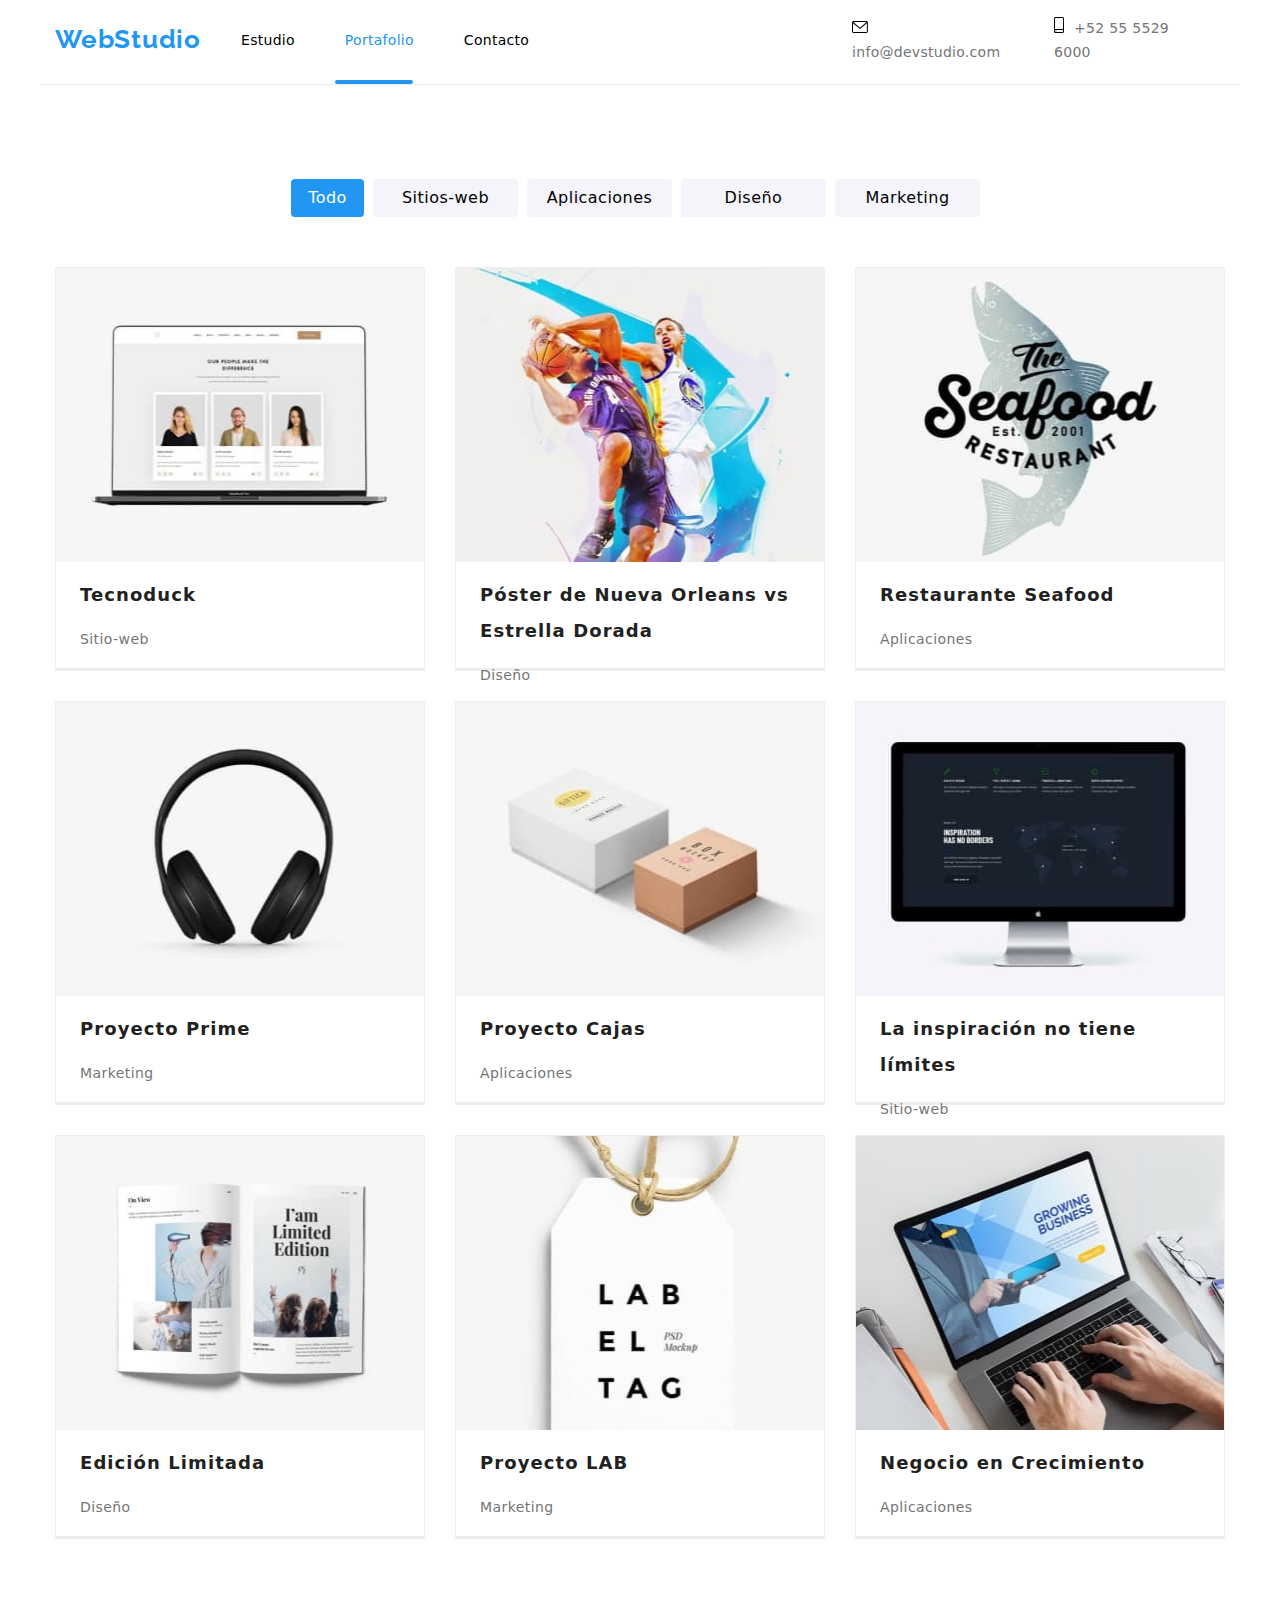
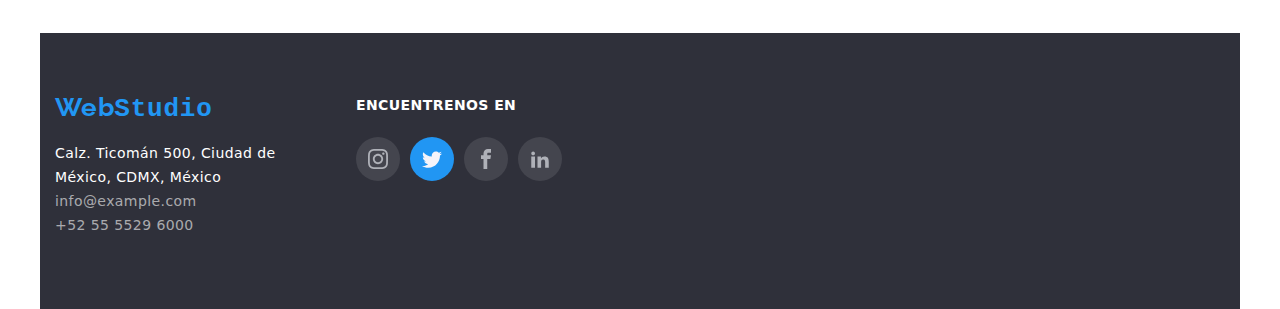
==== portfolio.html @ 901275e5 "se clone la parpeta 4 y se agregó animacion al portafolio" ====
<!DOCTYPE html>
<html lang="en">

<head>
    <meta charset="UTF-8">
    <meta http-equiv="X-UA-Compatible" content="IE=edge">
    <meta name="viewport" content="width=device-width, initial-scale=1.0">
    <title>Portafolio</title>
    <link rel="stylesheet" href="./css/styles.css">
    <link rel="stylesheet" href="./css/modern-normalize.css">
    <link rel="preconnect" href="https://fonts.googleapis.com">
    <link rel="preconnect" href="https://fonts.gstatic.com" crossorigin>
    <link
        href="https://fonts.googleapis.com/css2?family=Raleway:wght@700&family=Roboto:wght@400;500;700;900&display=swap"
        rel="stylesheet">
</head>

<body>
    <div class="container">
        <header>
            <div class="portafolio-cabezera">
                <section class="cabezera">
                    <nav class="cont-nav">
                        <a class="link-web" href="http://webstudio.com.bo/" target="_blank"
                            title="Ir a pagina">WebStudio</a>
                        <!-- La navegación а otros sitios -->
                        <ul class="link-nav">
                            <li><a class="border" href="./index.html">Estudio</a></li>
                            <li class="current"><a href="./portfolio.html">Portafolio</a></li>
                            <li><a href="#">Contacto</a></li>
                        </ul>

                        <!-- target="_blank" Este atribito o etiqueta no regideriona a otra pagina cuando hacemos click sobre algun tipo en especifico del texto -->
                        <!-- title="" Nos pone una descripción cuando pones el cursor sobre algun texto o algo en especifico -->
                    </nav>

                    <ul class="link-cont">
                        <li>
                            <a class="email" href="mailto:info@devstudio.com">
                                <svg class="icons-header" width="70" height="70">
                                    <use href="./images/icons.svg#icon-mail"></use>
                                </svg>info@devstudio.com</a>
                        </li>
                        <li><a class="contacto" href="tel:+525555296000">
                                <svg class="icons-header1" width="70" height="70">
                                    <use href="./images/icons.svg#icon-telfono-inteligente"></use>
                                </svg>+52 55 5529 6000</a>
                        </li>
                    </ul>
                </section>
                <section class="border-portafolio">
                </section>
            </div>

        </header>

        <main>
            <!-- Contenedor del portafolio -->
            <div class="section">
                <section class="cuepo-portafolio">
                    <!-- Contenedor de bonotes -->
                    <ul class="cont-button">
                        <li class="cont-boton">
                            <button class="button1" type="button">Todo</button>
                        </li>

                        <li class="cont-boton">
                            <button class="button" type="button">Sitios-web</button>
                        </li>
                        <li class="cont-boton">
                            <button class="button" type="button">Aplicaciones</button>
                        </li>
                        <li class="cont-boton">
                            <button class="button" type="button">Diseño</button>
                        </li>
                        <li class="cont-boton">
                            <button class="button" type="button">Marketing</button>
                        </li>
                    </ul>

                    <!-- Contenedor de imagenes -->

                    <ul class="cont-portafolio-img">
                        <li class="cont-img-portafolio">
                            <a href="#" class="link-portafolio">
                                <img class="image-por" src="./images/img_portafolio1.jpg" alt="Plano 1" width="370">
                                <p class="img-parrafo">Tecnoduck es una plataforma de distribución de coronavirus de
                                    última generación.
                                    Las compañías usan esta plataforma para
                                    el espionaje digital y los ataques a los servidores seguros de la competencia.
                                </p>
                            </a>
                            <h2 class="portfolio-title">Tecnoduck</h2>
                            <p class="portfolio-text">Sitio-web</p>
                        </li>
                        <li class="cont-img-portafolio">
                            <a href="#" class="link-portafolio">
                                <img class="image-por" src="./images/img_portafolio2.jpg" alt="Plano 2" width="370">
                                <p class="img-parrafo">Tecnoduck es una plataforma de distribución de coronavirus de
                                    última generación.
                                    Las compañías usan esta plataforma para
                                    el espionaje digital y los ataques a los servidores seguros de la competencia.
                                </p>
                            </a>
                            <h2 class="portfolio-title">Póster de Nueva Orleans vs Estrella Dorada</h2>
                            <p class="portfolio-text">Diseño</p>
                        </li>
                        <li class="cont-img-portafolio1">
                            <a href="#" class="link-portafolio">
                                <img class="image-por" src="./images/img_portafolio3.jpg" alt="Plano 3" width="370">
                                <p class="img-parrafo">Tecnoduck es una plataforma de distribución de coronavirus de
                                    última generación.
                                    Las compañías usan esta plataforma para
                                    el espionaje digital y los ataques a los servidores seguros de la competencia.
                                </p>
                            </a>
                            <h2 class="portfolio-title">Restaurante Seafood</h2>
                            <p class="portfolio-text">Aplicaciones</p>
                        </li>
                        <li class="cont-img-portafolio">
                            <a href="#" class="link-portafolio">
                                <img class="image-por" src="./images/img_portafolio4.jpg" alt="Plano 4" width="370">
                                <p class="img-parrafo">Tecnoduck es una plataforma de distribución de coronavirus de
                                    última generación.
                                    Las compañías usan esta plataforma para
                                    el espionaje digital y los ataques a los servidores seguros de la competencia.
                                </p>
                            </a>
                            <h2 class="portfolio-title">Proyecto Prime</h2>
                            <p class="portfolio-text">Marketing</p>
                        </li>
                        <li class="cont-img-portafolio">
                            <a href="#" class="link-portafolio">
                                <img class="image-por" src="./images/img_portafolio5.jpg" alt="Plano 5" width="370">
                                <p class="img-parrafo">Tecnoduck es una plataforma de distribución de coronavirus de
                                    última generación.
                                    Las compañías usan esta plataforma para
                                    el espionaje digital y los ataques a los servidores seguros de la competencia.
                                </p>
                            </a>
                            <h2 class="portfolio-title">Proyecto Cajas</h2>
                            <p class="portfolio-text">Aplicaciones</p>
                        </li>
                        <li class="cont-img-portafolio1">
                            <a href="#" class="link-portafolio">
                                <img class="image-por" src="./images/img_portafolio6.jpg" alt="Plano 6" width="370">
                                <p class="img-parrafo">Tecnoduck es una plataforma de distribución de coronavirus de
                                    última generación.
                                    Las compañías usan esta plataforma para
                                    el espionaje digital y los ataques a los servidores seguros de la competencia.
                                </p>
                            </a>
                            <h2 class="portfolio-title">La inspiración no tiene límites</h2>
                            <p class="portfolio-text">Sitio-web</p>
                        </li>
                        <li class="cont-img-portafolio2">
                            <a href="#" class="link-portafolio">
                                <img class="image-por" src="./images/img_portafolio7.jpg" alt="Plano 7" width="370">
                                <p class="img-parrafo">Tecnoduck es una plataforma de distribución de coronavirus de
                                    última generación.
                                    Las compañías usan esta plataforma para
                                    el espionaje digital y los ataques a los servidores seguros de la competencia.
                                </p>
                            </a>
                            <h2 class="portfolio-title">Edición Limitada</h2>
                            <p class="portfolio-text">Diseño</p>
                        </li>
                        <li class="cont-img-portafolio2">
                            <a href="#" class="link-portafolio">
                                <img class="image-por" src="./images/img_portafolio8.jpg" alt="Plano 8" width="370">
                                <p class="img-parrafo">Tecnoduck es una plataforma de distribución de coronavirus de
                                    última generación.
                                    Las compañías usan esta plataforma para
                                    el espionaje digital y los ataques a los servidores seguros de la competencia.
                                </p>
                            </a>
                            <h2 class="portfolio-title">Proyecto LAB</h2>
                            <p class="portfolio-text">Marketing</p>
                        </li>
                        <li class="cont-img-portafolio3">
                            <a href="#" class="link-portafolio">
                                <img class="image-por" src="./images/img_portafolio9.jpg" alt="Plano 9" width="370">
                                <p class="img-parrafo">Tecnoduck es una plataforma de distribución de coronavirus de
                                    última generación.
                                    Las compañías usan esta plataforma para
                                    el espionaje digital y los ataques a los servidores seguros de la competencia.
                                </p>
                            </a>
                            <h2 class="portfolio-title">Negocio en Crecimiento</h2>
                            <p class="portfolio-text">Aplicaciones</p>
                        </li>
                    </ul>
                </section>
            </div>
        </main>

        <footer>
            <section class="container-footer">
                <section class="cont-footer">
                    <a class="link-web-footer" href="https://taupe-melba-f719b1.netlify.app/" target="_blank"
                        title="Ir a pagina">Web<samp class="studiouno">Studio</samp></a>
                    <address>
                        <ul class="link-footer">
                            <li><a class="link-map" href="https://goo.gl/maps/KDuvCetYGWwRNp6s5" target="_blank"
                                    title="Ir a mapa">Calz.
                                    Ticomán 500, Ciudad de México, CDMX, México</a></li>
                            <li><a class="link-con" href="mailto:info@example.com"
                                    title="Enviar Correo">info@example.com</a>
                            </li>
                            <li><a class="link-con" href="tel:+525555296000">+52 55 5529 6000</a></li>
                        </ul>
                    </address>
                </section>
                <div class="cont-footer-redes">
                    <h3 class="title-footer">ENCUENTRENOS EN</h3>
                    <div class="container-redes-footer">
                        <a class="icons-redes-footer" href="">
                            <svg class="redes" widht="20" heigh="20">
                                <use href="./images/icons.svg#icon-instagram"></use>
                            </svg>
                        </a>
                        <a class="icons-redes-footer1" href="">
                            <svg class="redes" widht="20" height="20">
                                <use href="./images/icons.svg#icon-twitter"></use>
                            </svg>
                        </a>
                        <a class="icons-redes-footer" href="">
                            <svg class="redes" widht="20" height="20">
                                <use href="./images/icons.svg#icon-facebook"></use>
                            </svg>
                        </a>
                        <a class="icons-redes-footer" href="">
                            <svg class="redes" widht="20" height="20">
                                <use href="./images/icons.svg#icon-linkedin"></use>
                            </svg>
                        </a>
                    </div>
                </div>
            </section>
        </footer>
    </div>
</body>

</html>
---- css/styles.css ----
body {
    font-family: 'Roboto', 'Arial', sans-serif;
    Background: #ffffff;
    margin: 0%;
}

:root {
    --var-color-text: #757575;
    --var-color-fondo-hover-focus: #2196F3;
    --var-colo-text-hover-focus: #FFFFFF;
    --var-color-fondo: #2F303A;
    --var-color-fondo1: #F5F4FA;
}

.container {
    width: 1200px;
    margin-left: 15px;
    margin-right: 15px;
    margin: 0 auto;
}

.section {
    margin: 0 auto;
    padding-bottom: 94px;
    padding-top: 94px;
    /* background: #2196F3; */
}

/* En esta posición trabajamos en el header */

/* En esta posición trabajo en el logo de la pagina */
header {
    background: #FFFFFF;
}

.principal-cabezera {
    border-bottom: 4px solid #ECECEC;
}

.portafolio-cabezera {
    border-bottom: 1px solid #ECECEC;
}

.cabezera {
    height: 80px;
    display: flex;
}

.cont-nav {
    display: flex;
    padding-left: 15px;
}

.link-web {
    text-decoration: none;
    margin: auto;

    font-family: 'Raleway';
    font-style: normal;
    font-weight: 700;
    font-size: 26px;
    line-height: 1.15em;
    text-align: right;
    letter-spacing: 0.03em;
    color: #2196F3;
}

.border-principal {
    width: 48px;
    height: 4px;
    margin-left: 200px;
    top: 76px;

    background: #2196F3;
    border-radius: 2px;
}

.border-portafolio {
    width: 78px;
    height: 4px;
    margin-left: 295px;
    top: 0px;

    background: #2196F3;
    border-radius: 2px;
}

/* Estilos de svg */

.icons-header {
    Width: 16px;
    Height: 12px;
    margin-right: 10px;
    padding: 0px;
}

.icons-header1 {
    Width: 10px;
    Height: 16px;
    margin-right: 10px;
    padding: 0px;
}

.email:hover,
.contacto:hover,
.email:focus,
.contacto:focus {
    fill: #2196F3;
}

.images-vect {
    display: flex;
    justify-content: center;
    align-items: center;
    width: 270px;
    height: 120px;
    background: #F5F4FA;
    margin-bottom: 30px;
}


.images-vect:hover {
    border: 2px solid var(--var-color-fondo-hover-focus);
    border-radius: 2px;
}

.images-vect:hover {
    fill: #2196F3;
}

.container-redes-socia {
    display: flex;
    justify-content: center;
    height: 44px;
    margin-top: 16px;
    padding: 0px;
    margin: 0 auto;
    margin-top: 16px;
}

.container-redes-footer {
    display: flex;
    justify-content: center;
    height: 44px;
    margin-top: 16px;
    padding: 0px;
    margin: 0 auto;
    margin-top: 20px;
}

.icons-redes {
    border-radius: 50%;
    height: 44px;
    margin-right: 10px;
    padding: 12px;
    fill: #afb1b8;
    margin-bottom: 0px;
}

.icons-redes-footer {
    border-radius: 50%;
    height: 44px;
    margin-right: 10px;
    padding: 12px;
    background: rgba(255, 255, 255, 0.1);
    fill: #afb1b8;
    margin-bottom: 0px;
}

.icons-redes-footer1 {
    border-radius: 50%;
    height: 44px;
    margin-right: 10px;
    padding: 12px;
    background: #2196F3;
    fill: #F5F4FA;
    margin-bottom: 0px;
}

.icons-redes:hover,
.icons-redes-footer:hover,
.icons-redes-footer1:hover,
.icons-redes:focus,
.icons-redes-footer:focus,
.icons-redes-footer1:focus {
    background: #2196F3;
    fill: #F5F4FA;
}

.redes {
    width: 20px;
    height: 20px;
}

section.container-clientes {
    display: flex;
    flex-direction: column;
    margin: 0 auto;
    margin-top: 59px;
}

.container-icons-clientes {
    display: flex;
    justify-content: center;
}

.icons-clientes {
    display: flex;
    justify-content: center;
    align-items: center;
    border: 1px solid #AFB1B8;
    border-radius: 4px;
    Width: 170px;
    Height: 81px;
    fill: #AFB1B8;
    margin-right: 30px;
}

.icons-clientes-6 {
    display: flex;
    justify-content: center;
    align-items: center;
    border: 1px solid #AFB1B8;
    border-radius: 4px;
    Width: 170px;
    Height: 81px;
    fill: #AFB1B8;
}

.icons-clientes:hover,
.icons-clientes-6:hover {
    fill: #2196F3;
    border: 2px solid var(--var-color-fondo-hover-focus);
    border-radius: 2px;
}

.cliente-1 {
    width: 41px;
    height: 46.7px;
}

.cliente-2 {
    width: 40px;
    height: 52px;
}

.cliente-3 {
    width: 43.46px;
    height: 41.18px;
}

.cliente-4 {
    width: 84.44px;
    height: 40.62px;
}

.cliente-5 {
    width: 62.54px;
    height: 45.43px;
}

.cliente-6 {
    width: 93.73px;
    height: 43.93px;
}

.title-footer {
    font-style: normal;
    font-weight: 700;
    font-size: 14px;
    line-height: 1.7142em;
    letter-spacing: 0.03em;
    text-transform: uppercase;
    color: #FFFFFF;
    margin: 0 auto;
}

.cont-footer {
    margin-right: 70px;
}

/* En esta posición trabajo en la lista de navegación */
.link-nav {
    display: flex;
    list-style: none;
    margin: auto;
}

.link-nav a {
    text-decoration: none;
    font-style: normal;
    color: var(--var-color-title);
    font-weight: 500;
    font-size: 14px;
    line-height: 1.7142em;
    letter-spacing: 0.02em;
    margin: auto;
    margin-right: 50px;

}

.current {
    color: var(--var-color-fondo-hover-focus);
}

.link-nav a:hover,
.link-nav a:focus,
.link-nav a:active {
    color: var(--var-color-fondo-hover-focus);
}


/* En esta ósición trabajo de la lista de contacto */

.link-cont {
    display: flex;
    list-style: none;
    margin: auto;
    padding: 0px;
    padding-left: 273px;

}

.link-cont a {
    text-decoration: none;
    font-style: normal;
    font-weight: 500;
    font-size: 14px;
    line-height: 1.7142em;
    letter-spacing: 0.02em;
    color: var(--var-color-text);
    margin-right: 50px;
    padding: 0px;
}

.link-cont a:hover,
.link-cont a:focus {
    color: var(--var-color-fondo-hover-focus);
}

/* Ya esta listo el header */
/* ************************************** */
/* En esta posición trabajamos en el main */
/* ************************************** */
main {
    background: var(--var-colo-text-hover-focus);
}

main li {
    list-style: none;
}

.conten-prin {
    background-image: linear-gradient(rgba(47, 48, 58, 0.4), rgba(47, 48, 58, 0.4)), url(../images/images2/Imagen.jpg);
    background-size: cover;
    max-width: 1600px;
    min-height: 600px;
    filter: drop-shadow(0px 4px 4px rgba(0, 0, 0, 0.25));
    margin: auto;
    padding-top: 200px;
    padding-bottom: 181px;
}

/* Trabajo en la section del titulo principal */

.title {
    width: 696px;
    display: block;
    margin: 0 auto;
    padding: 0px;
    padding-bottom: 41px;
    font-style: normal;
    font-weight: 900;
    font-size: 44px;
    line-height: 1.363em;
    /* or 136% */

    text-align: center;
    justify-content: center;
    letter-spacing: 0.06em;
    text-transform: uppercase;

    color: #FFFFFF;
}

/* Trabajo en la seción del boton pagina Principal */
.boton {
    /* Centrar boton */
    display: flex;
    margin: 0 auto;
    align-items: center;
    justify-content: center;
    background: #2196F3;
    color: #FFFFFF;
    padding-top: 10px;
    padding-left: 32px;
    padding-right: 32px;
    padding-bottom: 10px;

    /* Le damos estilo a las letras  */
    font-family: inherit;
    font-style: normal;
    font-weight: 700;
    font-size: 16px;
    line-height: 1.875em;
    letter-spacing: 0.06em;
    cursor: pointer;
    border-radius: 4px;
    border: 2px solid var(--brand-color);
}

.boton:hover,
.boton:focus,
.boton:active {
    background: var(--var-color-fondo-hover-focus);
    color: var(--var-colo-text-hover-focus);
}

.principal-detalles {
    padding: 0px;
    margin: 0 auto;
}

.principal-detalles ul {
    display: flex;
    justify-content: center;
    margin: 0 auto;
    padding: 0px;
}

.lis-detalle {
    margin-right: 30px;
}

.principal-title {
    font-style: normal;
    font-weight: 700;
    font-size: 14px;
    line-height: 1.428em;
    letter-spacing: 0.03em;
    text-transform: uppercase;
    margin: 0 auto;
    color: var(--var-color-title);
}

.principal-text {
    width: 270px;
    margin: auto;
    font-size: 14px;
    text-align: justify;
    line-height: 1.71em;
    /* or 171% */
    letter-spacing: 0.03em;
    color: var(--var-color-text);
}

.principal-title-equipo {
    font-style: normal;
    font-weight: 700;
    font-size: 14px;
    text-align: center;
    line-height: 1.428em;
    letter-spacing: 0.03em;
    text-transform: uppercase;
    color: var(--var-color-title);
}

/* Aplicamos hover para los titulos */
.title:hover,
.principal-title:hover,
.principal-title:hover,
.principal-text:hover,
.principal-text:active,
.title-pg-principal:hover,
.principal-title-equipo:hover,
.principal-text-equipo:hover,
.portfolio-title:hover,
.portfolio-text:hover,
.images-detalle p:hover,
.images-detalle1 p:hover,
.title-footer:hover {
    text-decoration: underline var(--var-color-fondo-hover-focus) 1px;
}

.principal-text-equipo {
    margin: auto;
    font-size: 14px;
    text-align: center;
    line-height: 1.71em;
    /* or 171% */
    letter-spacing: 0.03em;
    color: var(--var-color-text);
}

/* Centramos las imagenes en la pagina principal */
.cont-img {
    display: flex;
    flex-wrap: wrap;
    justify-content: center;
    margin: auto;
    padding-top: 94px;
    padding-bottom: 94px;
}

/* Trabajamos en los titulos del cuerpo h2 */
.title-pg-principal {
    margin: auto;
    padding-bottom: 50px;
    font-style: normal;
    font-weight: 700;
    font-size: 36px;
    line-height: 1.166em;
    text-align: center;
    letter-spacing: 0.03em;
    color: var(--var-color-title);
}

.list-img {
    display: flex;
    margin: 0px;
    padding: 0px;
}

.images-detalle1 {
    width: 373.16px;
    height: 323.7px;
    margin-left: 30.26px;
    margin-right: 23.42px;

    position: relative;
    overflow: hidden;
    display: flex;
    justify-content: center;
}

.images-detalle {
    width: 373.16px;
    height: 323.7px;

    position: relative;
    overflow: hidden;
    display: flex;
    justify-content: center;

}

.images-detalle p {
    font-style: normal;
    font-weight: 700;
    font-size: 14px;
    line-height: 1.7142em;
    text-align: center;
    letter-spacing: 0.03em;
    text-transform: uppercase;
    color: #FFFFFF;

    position: absolute;
    top: 0%;
    width: 373.16px;
    padding-top: 27px;
    padding-bottom: 27px;
    background: rgba(47, 48, 58, 0.8);
    margin: auto;
    margin-top: 66%;
}

.images-detalle1 p {
    font-style: normal;
    font-weight: 700;
    font-size: 14px;
    line-height: 1.7142em;
    text-align: center;
    letter-spacing: 0.03em;
    text-transform: uppercase;
    color: #FFFFFF;

    position: absolute;
    top: 0%;
    width: 373.16px;
    padding-top: 27px;
    padding-bottom: 27px;
    background: rgba(47, 48, 58, 0.8);
    margin: auto;
    margin-top: 66%;
}

.images-detalle p:hover,
.images-detalle1 p:hover {
    border: 2px solid var(--var-color-fondo-hover-focus);
    border-radius: 2px;
}

.image-prin-detalle {
    width: 373.16px;
    height: 323.7px;
}

.image-prin-detalle:hover,
.image-prin-equipo:hover {
    border: 2px solid var(--var-color-fondo-hover-focus);
    border-radius: 2px;
}

/* Trabajo en la section de nuestro equipo */
.color-equipo {
    background: var(--var-color-fondo1);
}

.con-equipo {
    display: flex;
    flex-wrap: wrap;
    padding-bottom: 94px;
    padding-top: 94px;
}

.lis-equipo {
    display: flex;
    margin: auto;
    padding: 0px
}

.conten-img-equipo {
    background: #FFFFFF;
    margin-right: 30px;
    padding-bottom: 30px;

    box-shadow: 0px 1px 3px rgba(0, 0, 0, 0.12), 0px 1px 1px rgba(0, 0, 0, 0.14), 0px 2px 1px rgba(0, 0, 0, 0.2);
    border-radius: 0px 0px 4px 4px;
}

.conten-img-equipo1 {
    background: #FFFFFF;
    margin: 0 auto;
    box-shadow: 0px 1px 3px rgba(0, 0, 0, 0.12), 0px 1px 1px rgba(0, 0, 0, 0.14), 0px 2px 1px rgba(0, 0, 0, 0.2);
    border-radius: 0px 0px 4px 4px;
}

.image-prin-equipo {
    width: 270px;
    height: 260px;
}

/* Trabajamos en el portafolio */
.cuepo-portafolio {
    margin: 0 auto;
    padding: 0px;
}

/* Trabajo en la seción del boton pagina Portafolio */
.cont-button {
    display: flex;
    align-items: center;
    justify-content: center;
    margin: auto;
    padding: 0px;
    padding-bottom: 50px;
}

.button1 {
    width: 73px;
    height: 38px;
    margin-right: 9px;

    font-family: inherit;
    font-style: normal;
    font-weight: 500;
    font-size: 16px;
    line-height: 1.625em;
    text-align: center;
    letter-spacing: 0.03em;
    color: var(--var-colo-text-hover-focus);
    border: 2px solid var(--brand-color);
    border-radius: 4px;
    Background: var(--var-color-fondo-hover-focus);
}

.button {
    width: 145px;
    height: 38px;
    margin-right: 9px;
    background: var(--var-color-fondo1);

    font-family: inherit;
    font-style: normal;
    font-weight: 500;
    font-size: 16px;
    line-height: 1.625em;
    border: 2px solid var(--brand-color);
    border-radius: 4px;
    /* identical to box height, or 162% */
    text-align: center;
    letter-spacing: 0.03em;
}

.button:hover,
.button:focus,
.button:active,
.button1:hover,
.button1:focus,
.button1:active {
    cursor: pointer;
    background: var(--var-color-fondo-hover-focus);
    color: var(--var-colo-text-hover-focus);
    box-shadow: 0px 3px 1px rgba(0, 0, 0, 0.1), 0px 1px 2px rgba(0, 0, 0, 0.08), 0px 2px 2px rgba(0, 0, 0, 0.12);
}

.cont-portafolio-img {
    margin: 0 auto;
    padding: 0px;
    display: flex;
    flex-wrap: wrap;
    justify-content: center;
}

.cont-img-portafolio {
    width: 370px;
    height: 404px;
    margin-right: 30px;
    margin-bottom: 30px;
    border: 1px solid #EEEEEE;
    border-bottom: 3px solid #EEEEEE;
}

.cont-img-portafolio1 {
    width: 370px;
    height: 404px;
    margin-bottom: 30px;
    border: 1px solid #EEEEEE;
    border-bottom: 3px solid #EEEEEE;
}

.cont-img-portafolio2 {
    width: 370px;
    height: 404px;
    margin-right: 30px;
    border: 1px solid #EEEEEE;
    border-bottom: 3px solid #EEEEEE;
}

.cont-img-portafolio3 {
    width: 370px;
    height: 404px;
    border: 1px solid #EEEEEE;
    border-bottom: 3px solid #EEEEEE;
}

.cont-img-portafolio:hover,
.cont-img-portafolio1:hover,
.cont-img-portafolio2:hover,
.cont-img-portafolio3:hover {
    background: #FFFFFF;
    box-shadow: 0px 1px 1px rgba(0, 0, 0, 0.12), 0px 4px 4px rgba(0, 0, 0, 0.06), 1px 4px 6px rgba(0, 0, 0, 0.16);
}

.link-portafolio {
    position: relative;
    overflow: hidden;
    display: flex;
    justify-content: center;
}

.image-por {
    width: 370px;
    height: 294px;
    padding-right: 1px;
}

.img-parrafo {
    width: 370px;
    height: 294px;
    font-style: normal;
    font-weight: 400;
    font-size: 18px;
    line-height: 1.55em;
    letter-spacing: 0.03em;
    color: #FFFFFF;
    position: absolute;
    text-align: justify;
    padding: 64px 24px;
    margin: 0 auto;
    background-color: rgba(33, 150, 243, 0.9);
    top: 294px;
    transition: 250ms cubic-bezier(0.4, 0, 0.2, 1);
}

.link-portafolio:hover>.img-parrafo {
    top: 0px;
}

/* Trabajamos en los titulos del cuerpo h3 */
.portfolio-title {
    margin-left: 24px;
    margin-right: 24px;
    font-style: normal;
    font-weight: 700;
    font-size: 18px;
    line-height: 2em;
    color: #212121;
    /* identical to box height, or 200% */
    letter-spacing: 0.06em;
}

.portfolio-text {
    margin-left: 24px;
    margin-right: 24px;
    font-size: 14px;
    line-height: 1.71em;
    letter-spacing: 0.03em;
    color: var(--var-color-text);
}

/* En esta posición trabajamos en el footer */

footer {
    background: var(--var-color-fondo);
}

.container-footer {
    display: flex;
    padding-left: 15px;
    padding-right: 15px;
    padding-top: 60px;
    padding-bottom: 60px;
}

.link-web-footer {
    text-decoration: none;
    font-family: 'Raleway';
    font-style: normal;
    font-weight: 700;
    font-size: 26px;
    line-height: 1.15em;
    color: #2196F3;
    /* identical to box height */
    letter-spacing: 0.03em;
}

.link-footer {
    list-style: none;
    font-style: normal;
    padding: 0%;
    width: 231px;
    height: 92px;
}

.link-footer a:hover,
.link-footer a:focus {
    color: var(--var-color-fondo-hover-focus);
}

.link-footer a {
    text-decoration: none;
    font-style: normal;

}

.link-map {
    font-style: normal;
    font-weight: 400;
    font-size: 14px;
    line-height: 1.7142em;
    /* or 171% */
    letter-spacing: 0.03em;
    color: #FFFFFF;
}

.link-con {
    font-style: normal;
    font-weight: 400;
    font-size: 14px;
    line-height: 1.7142em;
    ;
    /* or 171% */
    letter-spacing: 0.03em;
    color: rgba(255, 255, 255, 0.6);
}
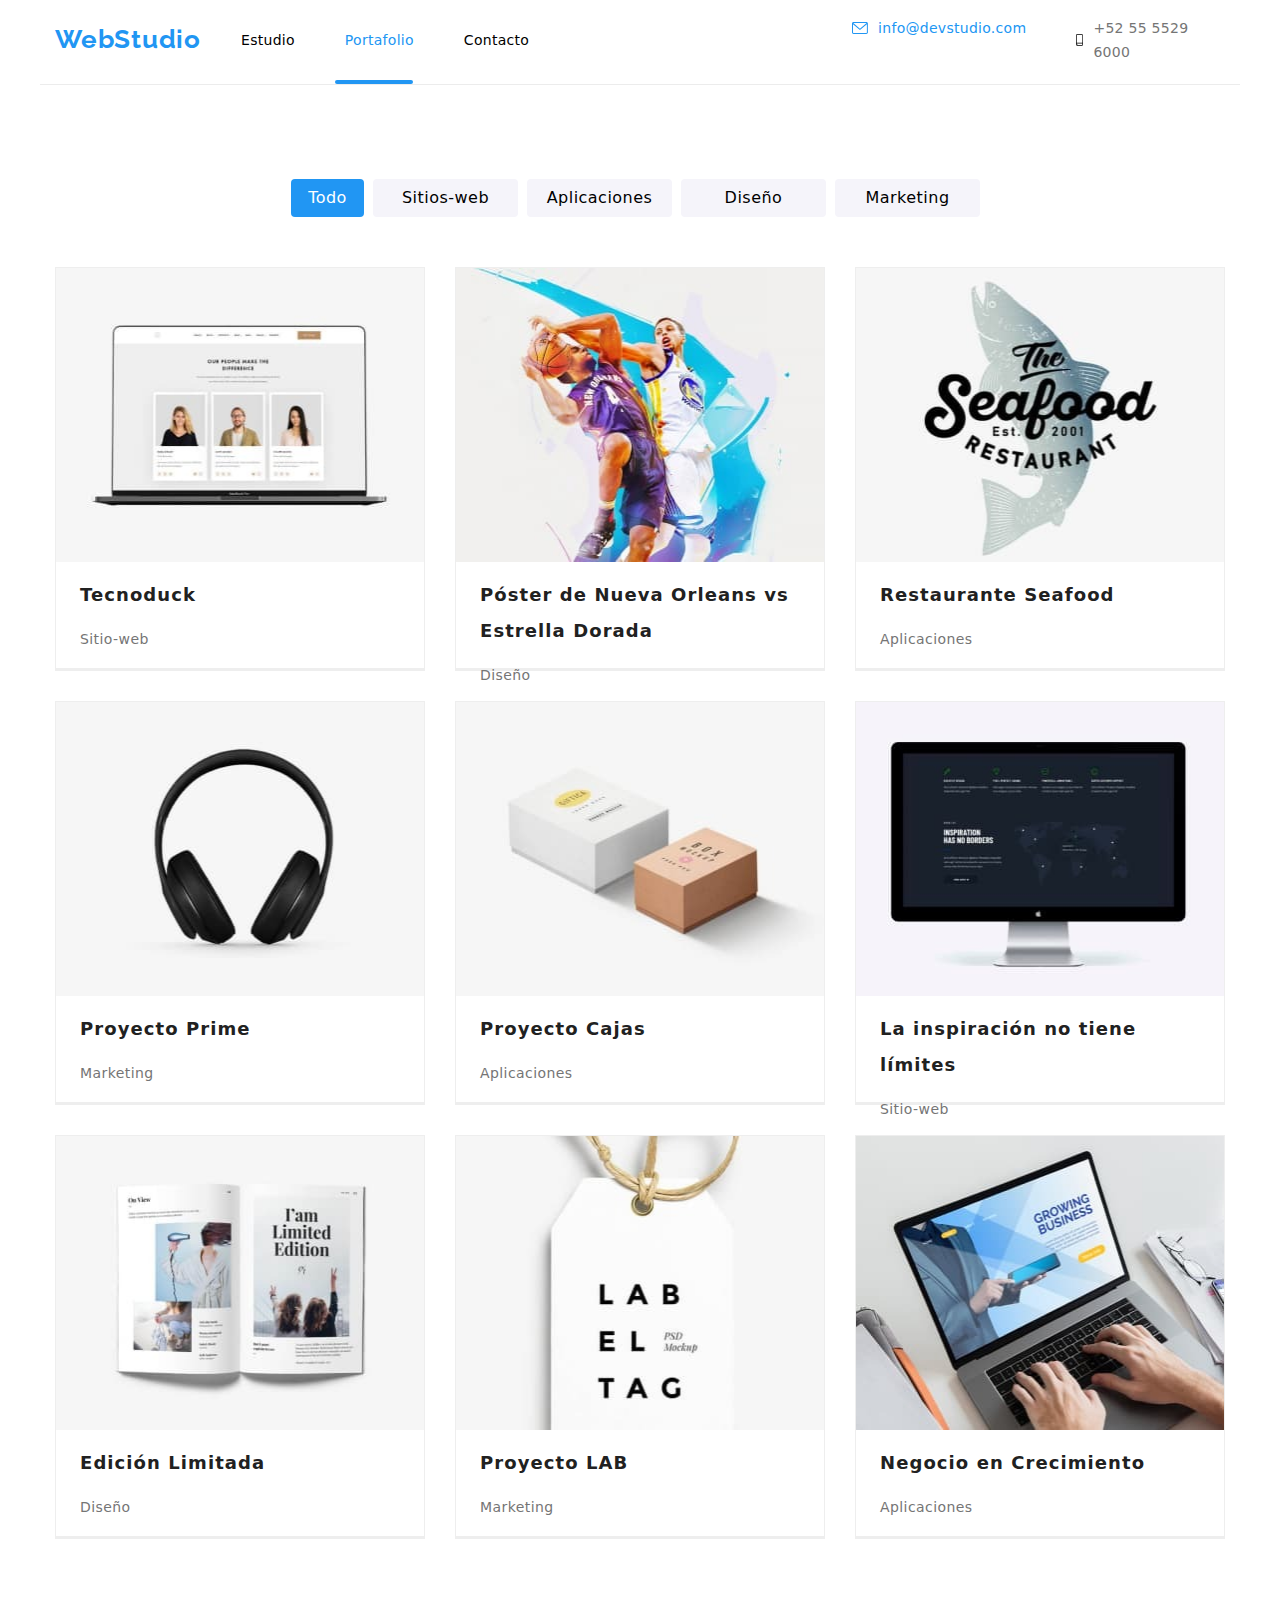
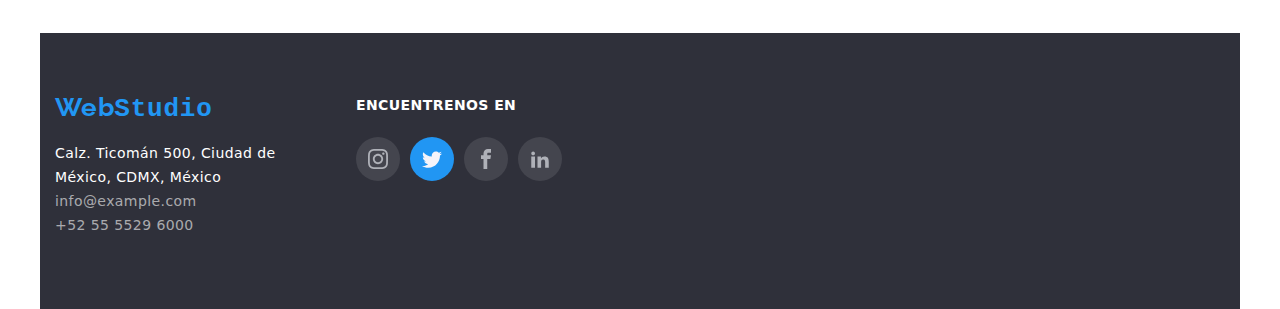
==== commit b1a25574: "se agrego el modal" ====
--- a/portfolio.html
+++ b/portfolio.html
@@ -25,7 +25,7 @@
                             title="Ir a pagina">WebStudio</a>
                         <!-- La navegación а otros sitios -->
                         <ul class="link-nav">
-                            <li><a class="border" href="./index.html">Estudio</a></li>
+                            <li><a href="./index.html">Estudio</a></li>
                             <li class="current"><a href="./portfolio.html">Portafolio</a></li>
                             <li><a href="#">Contacto</a></li>
                         </ul>
@@ -96,11 +96,9 @@
                         <li class="cont-img-portafolio">
                             <a href="#" class="link-portafolio">
                                 <img class="image-por" src="./images/img_portafolio2.jpg" alt="Plano 2" width="370">
-                                <p class="img-parrafo">Tecnoduck es una plataforma de distribución de coronavirus de
-                                    última generación.
-                                    Las compañías usan esta plataforma para
-                                    el espionaje digital y los ataques a los servidores seguros de la competencia.
-                                </p>
+                                <p class="img-parrafo">Lorem ipsum dolor sit amet, consectetur adipisicing elit. Nam
+                                    earum quibusdam possimus sit eligendi maiores labore tenetur, molestiae voluptatum
+                                    dignissimos.</p>
                             </a>
                             <h2 class="portfolio-title">Póster de Nueva Orleans vs Estrella Dorada</h2>
                             <p class="portfolio-text">Diseño</p>
@@ -108,11 +106,8 @@
                         <li class="cont-img-portafolio1">
                             <a href="#" class="link-portafolio">
                                 <img class="image-por" src="./images/img_portafolio3.jpg" alt="Plano 3" width="370">
-                                <p class="img-parrafo">Tecnoduck es una plataforma de distribución de coronavirus de
-                                    última generación.
-                                    Las compañías usan esta plataforma para
-                                    el espionaje digital y los ataques a los servidores seguros de la competencia.
-                                </p>
+                                <p class="img-parrafo">Lorem ipsum dolor sit amet, consectetur adipisicing elit. Iure
+                                    culpa ut dolores ipsum minima excepturi, sunt optio aperiam velit incidunt.</p>
                             </a>
                             <h2 class="portfolio-title">Restaurante Seafood</h2>
                             <p class="portfolio-text">Aplicaciones</p>
@@ -120,11 +115,9 @@
                         <li class="cont-img-portafolio">
                             <a href="#" class="link-portafolio">
                                 <img class="image-por" src="./images/img_portafolio4.jpg" alt="Plano 4" width="370">
-                                <p class="img-parrafo">Tecnoduck es una plataforma de distribución de coronavirus de
-                                    última generación.
-                                    Las compañías usan esta plataforma para
-                                    el espionaje digital y los ataques a los servidores seguros de la competencia.
-                                </p>
+                                <p class="img-parrafo">Lorem ipsum dolor sit amet consectetur adipisicing elit. Impedit
+                                    animi reprehenderit iure, iusto voluptatum facere quibusdam aspernatur tempora
+                                    consectetur</p>
                             </a>
                             <h2 class="portfolio-title">Proyecto Prime</h2>
                             <p class="portfolio-text">Marketing</p>
--- a/css/styles.css
+++ b/css/styles.css
@@ -25,6 +25,7 @@
     padding-top: 94px;
     /* background: #2196F3; */
 }
+
 
 /* En esta posición trabajamos en el header */
 
@@ -322,6 +323,8 @@
 }
 
 .link-cont a {
+    display: flex;
+    align-items: center;
     text-decoration: none;
     font-style: normal;
     font-weight: 500;
@@ -332,6 +335,16 @@
     margin-right: 50px;
     padding: 0px;
 }
+
+a.email {
+    color: #2196F3;
+}
+
+svg.icons-header {
+    fill: #2196F3;
+}
+
+
 
 .link-cont a:hover,
 .link-cont a:focus {
@@ -412,6 +425,7 @@
 .boton:hover,
 .boton:focus,
 .boton:active {
+    box-shadow: 0px 4px 4px rgba(0, 0, 0, 0.15);
     background: var(--var-color-fondo-hover-focus);
     color: var(--var-colo-text-hover-focus);
 }
@@ -719,6 +733,7 @@
     margin-bottom: 30px;
     border: 1px solid #EEEEEE;
     border-bottom: 3px solid #EEEEEE;
+    cursor: pointer;
 }
 
 .cont-img-portafolio1 {
@@ -727,6 +742,7 @@
     margin-bottom: 30px;
     border: 1px solid #EEEEEE;
     border-bottom: 3px solid #EEEEEE;
+    cursor: pointer;
 }
 
 .cont-img-portafolio2 {
@@ -735,6 +751,7 @@
     margin-right: 30px;
     border: 1px solid #EEEEEE;
     border-bottom: 3px solid #EEEEEE;
+    cursor: pointer;
 }
 
 .cont-img-portafolio3 {
@@ -742,6 +759,7 @@
     height: 404px;
     border: 1px solid #EEEEEE;
     border-bottom: 3px solid #EEEEEE;
+    cursor: pointer;
 }
 
 .cont-img-portafolio:hover,
@@ -780,7 +798,7 @@
     margin: 0 auto;
     background-color: rgba(33, 150, 243, 0.9);
     top: 294px;
-    transition: 250ms cubic-bezier(0.4, 0, 0.2, 1);
+    transition-duration: 250ms;
 }
 
 .link-portafolio:hover>.img-parrafo {
@@ -873,4 +891,45 @@
     /* or 171% */
     letter-spacing: 0.03em;
     color: rgba(255, 255, 255, 0.6);
+}
+
+.backdrop {
+    position: fixed;
+    top: 0;
+    left: 0;
+    width: 100vw;
+    height: 100vh;
+    background-color: rgba(0, 0, 0, 0.2);
+    opacity: 1;
+    opacity: 1;
+    visibility: visible;
+    transition: opacity 250ms cubic-bezier(0.4, 0, 0.2, 1), visibility 250ms cubic-bezier(0.4, 0, 0.2, 1);
+    display: flex;
+    z-index: 1;
+}
+
+.backdrop.is-hidden {
+    opacity: 0;
+    visibility: hidden;
+    pointer-events: none;
+}
+
+.modal {
+    background: #ffffff;
+    box-shadow: 0px 1px 3px rgba(0, 0, 0, 0.12), 0px 1px 1px rgba(0, 0, 0, 0.14),
+        0px 2px 1px rgba(0, 0, 0, 0.2);
+    border-radius: 4px;
+    width: 528px;
+    height: 581px;
+    margin: auto;
+}
+
+.button-modal-close {
+    position: relative;
+    left: 500px;
+    padding: 4px 8px;
+    border-radius: 50%;
+    border: 1px solid rgba(0, 0, 0, 0.1);
+    background: #ffffff;
+    cursor: pointer;
 }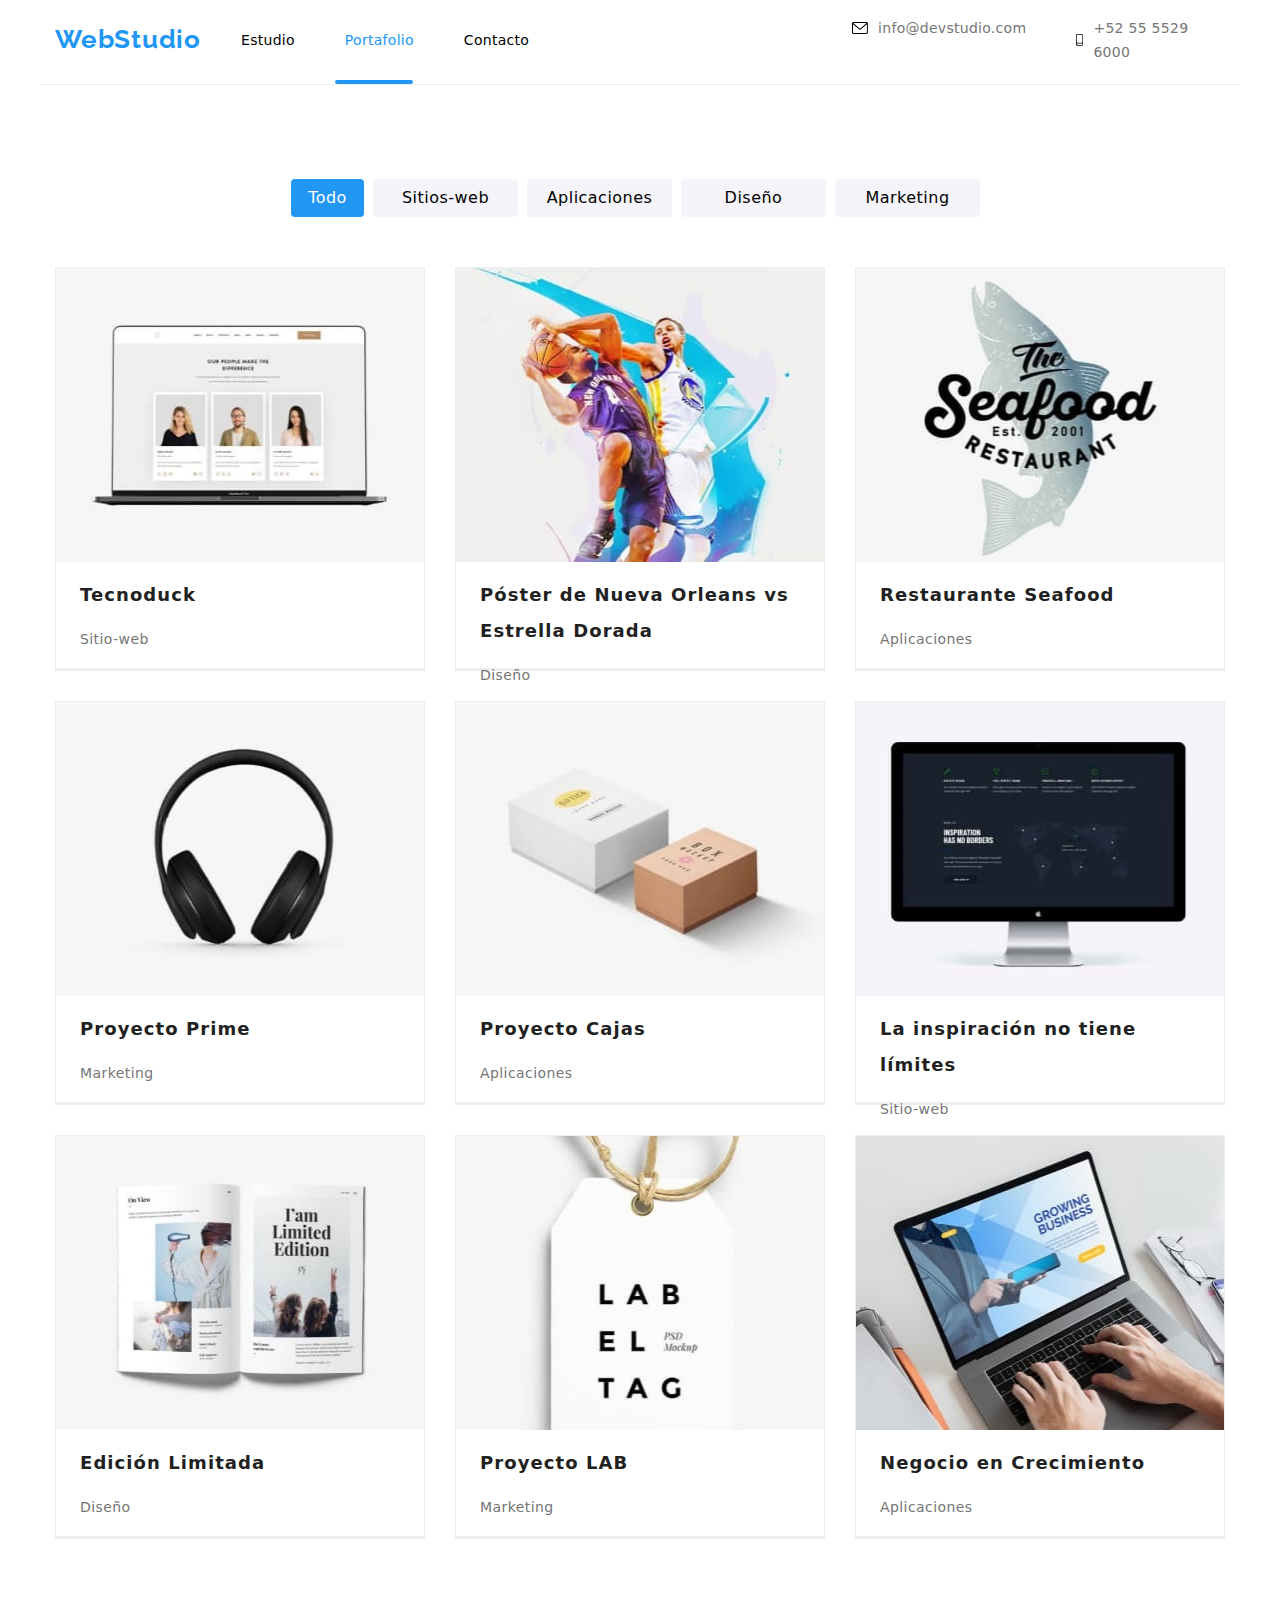
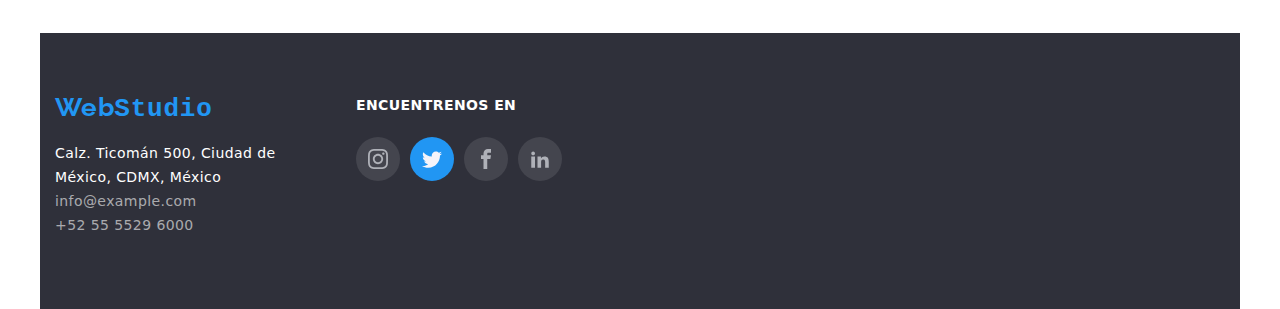
==== commit ed477d4a: "active email en index" ====
--- a/portfolio.html
+++ b/portfolio.html
@@ -36,13 +36,13 @@
 
                     <ul class="link-cont">
                         <li>
-                            <a class="email" href="mailto:info@devstudio.com">
-                                <svg class="icons-header" width="70" height="70">
+                            <a class="email1" href="mailto:info@devstudio.com">
+                                <svg class="icons-header1" width="70" height="70">
                                     <use href="./images/icons.svg#icon-mail"></use>
                                 </svg>info@devstudio.com</a>
                         </li>
                         <li><a class="contacto" href="tel:+525555296000">
-                                <svg class="icons-header1" width="70" height="70">
+                                <svg class="icons-header2" width="70" height="70">
                                     <use href="./images/icons.svg#icon-telfono-inteligente"></use>
                                 </svg>+52 55 5529 6000</a>
                         </li>
@@ -51,7 +51,6 @@
                 <section class="border-portafolio">
                 </section>
             </div>
-
         </header>
 
         <main>
--- a/css/styles.css
+++ b/css/styles.css
@@ -96,6 +96,13 @@
 }
 
 .icons-header1 {
+    Width: 16px;
+    Height: 12px;
+    margin-right: 10px;
+    padding: 0px;
+}
+
+.icons-header2 {
     Width: 10px;
     Height: 16px;
     margin-right: 10px;
@@ -105,7 +112,9 @@
 .email:hover,
 .contacto:hover,
 .email:focus,
-.contacto:focus {
+.contacto:focus,
+.email1:hover,
+.email1:focus {
     fill: #2196F3;
 }
 
